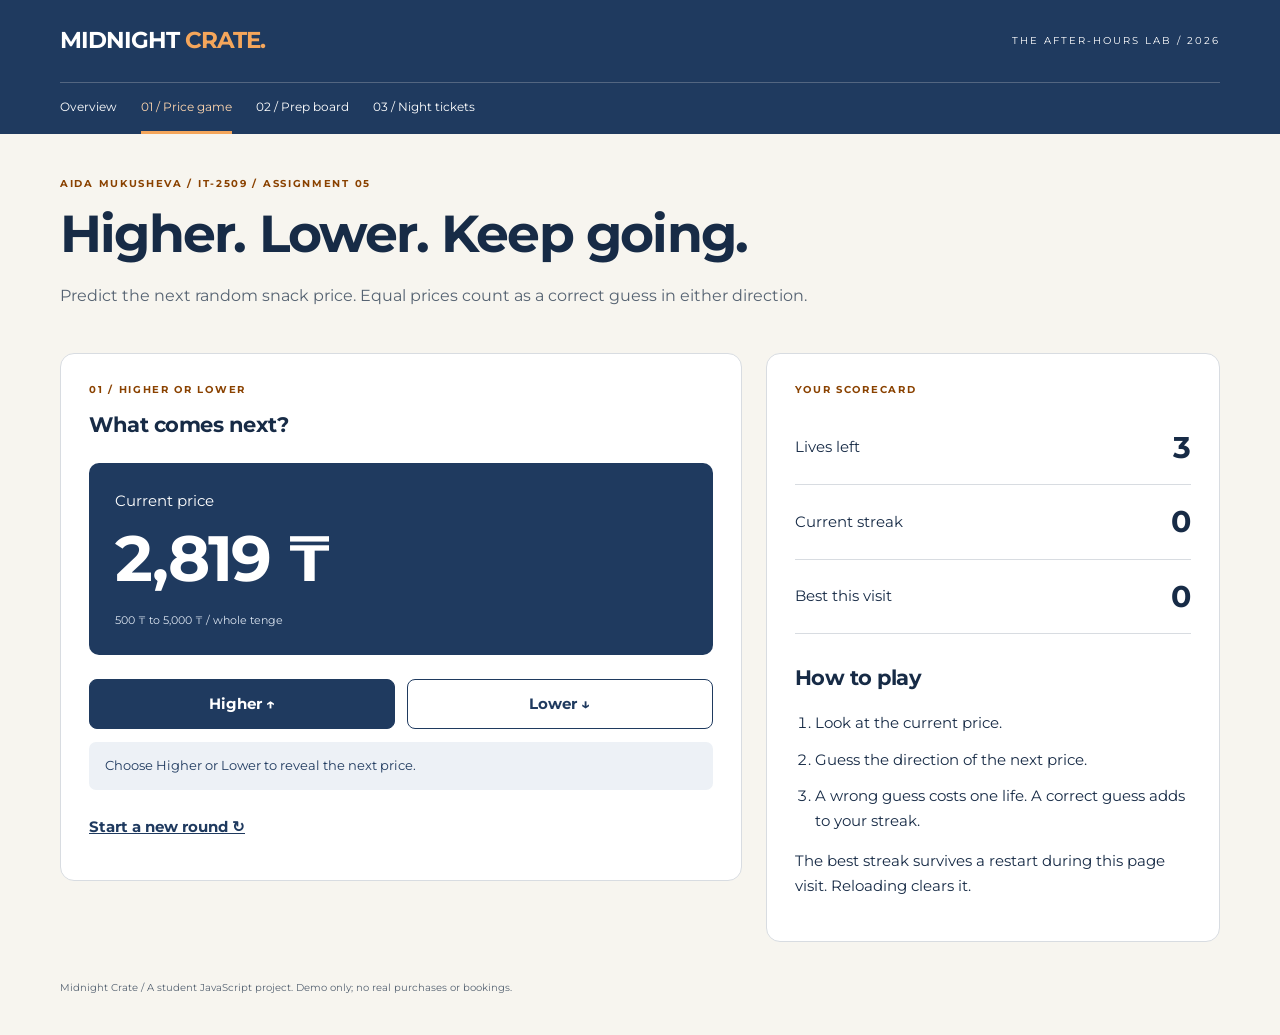
==== task1.html @ 3549bd49 "Build Assignment 5 JavaScript tasks and responsive interface" ====
<!DOCTYPE html>
<html lang="en"><head><meta charset="UTF-8"><meta name="viewport" content="width=device-width, initial-scale=1"><meta name="description" content="Midnight Crate: JavaScript practice by Aida Mukusheva."><title>Higher. Lower. Keep going. | Midnight Crate</title><link rel="stylesheet" href="css/style.css"><script src="js/task1.js" defer></script></head>
<body><a class="skip" href="#main">Skip to content</a><header><div class="wrap top"><a class="brand" href="index.html">MIDNIGHT <span>CRATE.</span></a><span class="edition">THE AFTER-HOURS LAB / 2026</span></div><nav class="wrap" aria-label="Main navigation"><a href="index.html">Overview</a><a href="task1.html" aria-current="page">01 / Price game</a><a href="task2.html">02 / Prep board</a><a href="task3.html">03 / Night tickets</a></nav></header>
<main id="main" class="wrap"><div class="page-head"><p class="eyebrow">AIDA MUKUSHEVA / IT-2509 / ASSIGNMENT 05</p><h1>Higher. Lower. Keep going.</h1><p class="intro">Predict the next random snack price. Equal prices count as a correct guess in either direction.</p></div><div class="game-layout"><section class="panel game-panel" aria-labelledby="game-title"><p class="eyebrow">01 / HIGHER OR LOWER</p><h2 id="game-title">What comes next?</h2><div class="price-display"><span>Current price</span><strong id="current-price"></strong><small id="price-range"></small></div><div id="game-controls" class="actions"><button type="button" data-guess="higher">Higher ↑</button><button type="button" data-guess="lower" class="secondary">Lower ↓</button></div><p id="game-message" class="notice" role="status"></p><button id="restart" class="text-button" type="button">Start a new round ↻</button></section><aside class="panel"><p class="eyebrow">YOUR SCORECARD</p><dl class="stats"><div><dt>Lives left</dt><dd id="lives"></dd></div><div><dt>Current streak</dt><dd id="streak"></dd></div><div><dt>Best this visit</dt><dd id="best"></dd></div></dl><h2>How to play</h2><ol class="instructions"><li>Look at the current price.</li><li>Guess the direction of the next price.</li><li>A wrong guess costs one life. A correct guess adds to your streak.</li></ol><p>The best streak survives a restart during this page visit. Reloading clears it.</p></aside></div><noscript><p class="notice">Enable JavaScript to use the interactive tasks.</p></noscript></main><footer class="wrap">Midnight Crate / A student JavaScript project. Demo only; no real purchases or bookings.</footer></body></html>
---- css/style.css ----
@font-face{font-family:Mont;src:url('../fonts/montserrat-400.ttf')}@font-face{font-family:Mont;src:url('../fonts/montserrat-700.ttf');font-weight:700}
:root{--navy:#1f3a5f;--ink:#172b46;--orange:#f5a65b;--bg:#f7f5ef;--line:#d8dce1;--muted:#566372;--red:#a52430;--green:#176344}
*{box-sizing:border-box}body{margin:0;background:var(--bg);color:var(--ink);font-family:Mont,Arial,sans-serif;font-size:15px;line-height:1.65}a{color:inherit}button,input,select{font:inherit}button,a,input,select{touch-action:manipulation}button{border:1px solid var(--navy);border-radius:8px;background:var(--navy);color:#fff;padding:12px 18px;cursor:pointer;font-weight:700}button:hover{background:#315880}button:disabled{opacity:.5;cursor:not-allowed;background:#657382}.secondary{background:transparent;color:var(--navy)}.secondary:hover{background:#e6edf4}.text-button{background:transparent;border:0;color:var(--navy);text-decoration:underline;padding-left:0}.text-button:hover{background:transparent;color:#9a4800}:focus-visible{outline:3px solid #ac5100;outline-offset:4px}header{background:var(--navy);color:white}.wrap{width:min(1160px,calc(100% - 40px));margin-inline:auto}.top{display:flex;justify-content:space-between;align-items:center;padding-block:22px}.brand{font-weight:700;font-size:23px;text-decoration:none;letter-spacing:-1px}.brand span{color:var(--orange)}.edition{font-size:10px;letter-spacing:2px}nav{display:flex;gap:24px;flex-wrap:wrap;border-top:1px solid #536681}nav a{padding:14px 0;text-decoration:none;font-size:12px;border-bottom:3px solid transparent}nav a:hover,nav a[aria-current]{border-color:var(--orange);color:#ffd6ae}.page-head{padding:42px 0 28px}.eyebrow{font-size:10px;letter-spacing:1.7px;font-weight:700;color:#8a4200;margin:0 0 12px}h1{font-size:clamp(30px,4.1vw,54px);letter-spacing:-1.8px;line-height:1.12;margin:12px 0 20px;max-width:950px}h2{font-size:21px;line-height:1.35;margin:10px 0 18px;letter-spacing:-.5px}h3{line-height:1.4;font-size:16px}.intro{max-width:750px;color:var(--muted);font-size:16px}.panel,.feature{background:white;border:1px solid var(--line);border-radius:14px;padding:28px;min-width:0}.overview-grid{display:grid;grid-template-columns:repeat(3,minmax(0,1fr));gap:20px}.feature{text-decoration:none;display:flex;flex-direction:column}.feature:hover{border-color:var(--navy);background:#fffdf7}.feature-mark{font-size:58px;color:var(--navy);margin:18px 0 30px;line-height:1}.feature p{color:var(--muted)}.text-link{font-weight:700;margin-top:auto;padding-top:20px;font-size:13px}.note-panel{margin-top:24px;background:#f0e7d9}.game-layout,.form-layout{display:grid;grid-template-columns:minmax(0,1.5fr) minmax(0,1fr);gap:24px;align-items:start}.price-display{background:var(--navy);color:white;border-radius:10px;padding:26px;margin:24px 0;display:flex;flex-direction:column}.price-display strong{font-size:clamp(35px,5vw,64px);line-height:1.4;letter-spacing:-2px}.price-display small{color:#dbe4f0}.actions{display:flex;flex-wrap:wrap;gap:12px;margin-top:20px}.actions button{flex:1}.notice{padding:13px 16px;border-radius:7px;background:#edf1f6;color:var(--navy);font-size:13px;min-height:46px}.win,.success{background:#edf7ef;border-color:#a2c4ae;color:var(--green)}.loss,.danger{background:#fff0f0;color:var(--red)}.stats{margin:0 0 30px}.stats div{display:flex;justify-content:space-between;align-items:center;border-bottom:1px solid var(--line);padding:12px 0}.stats dd{font-size:30px;font-weight:700;margin:0}.instructions{padding-left:20px}.instructions li{margin-bottom:12px}label{display:block;font-size:12px;font-weight:700;margin-bottom:6px}input,select{display:block;width:100%;padding:11px 12px;background:#fff;border:1px solid #a7b0bd;border-radius:6px;color:var(--ink);min-height:46px;min-width:0}small,.muted{color:var(--muted);font-size:11px;display:block;margin-top:7px}.toolbar{display:grid;grid-template-columns:2fr 1fr 1fr auto;gap:18px;align-items:end;padding:20px}.progress-row{display:flex;gap:20px;align-items:center;margin:24px 0 12px}.progress-row label{margin:0}progress{max-width:320px;width:100%;height:12px;accent-color:var(--navy)}.board{display:grid;grid-template-columns:repeat(3,minmax(0,1fr));gap:18px}.column{background:#e9edf0;border:1px solid var(--line);border-radius:12px;padding:16px;min-width:0}.column h2{display:flex;justify-content:space-between;font-size:16px;margin:0 0 18px}.card{padding:18px;margin-bottom:14px;background:#fff;border:1px solid var(--line);border-radius:9px}.card:last-child{margin-bottom:0}.card p{font-size:12px;color:var(--muted)}.card h3{margin:12px 0}.badge{display:inline-block;font-size:10px;padding:3px 8px;border-radius:4px;background:#edf1f6}.priority-1{background:#fff0e1;color:#874000}.priority-2{background:#e9effa;color:#24466d}.priority-3{background:#e7f3ec;color:#1c5e43}.card .actions{gap:8px}.card button{font-size:10px;padding:9px 10px}.empty{text-align:center;padding:24px;color:var(--muted)}.form-grid{display:grid;grid-template-columns:1fr 1fr;gap:20px}.full{grid-column:1/-1}.error{color:var(--red);font-size:11px;line-height:1.5;margin:6px 0 0}[aria-invalid=true]{border:2px solid var(--red);background:#fff8f8}.preview{border-top:5px solid var(--orange)}.preview dl{margin:0}.preview dl div{padding:10px 0;border-bottom:1px solid var(--line)}.preview dt{font-size:11px;color:var(--muted)}.preview dd{margin:0;font-weight:700;overflow-wrap:anywhere}.total{font-size:30px;letter-spacing:-1px;margin:22px 0 4px}.success{margin-top:20px;overflow-wrap:anywhere}.success h2{color:var(--green)}footer{padding-block:38px;font-size:10px;color:var(--muted)}[hidden]{display:none!important}.skip{position:absolute;top:-100px;left:20px;padding:12px;background:#fff;z-index:5}.skip:focus{top:8px}
@media(max-width:850px){.toolbar{grid-template-columns:1fr 1fr}.game-layout,.form-layout{grid-template-columns:1fr}.overview-grid{grid-template-columns:1fr}.board{grid-template-columns:1fr}.edition{display:none}.feature-mark{margin:10px 0}.feature{min-height:270px}}
@media(max-width:480px){.wrap{width:calc(100% - 32px)}nav{gap:12px}nav a{font-size:10px;padding-block:10px}.top{padding-block:18px}.brand{font-size:21px}.page-head{padding-top:28px}.panel{padding:20px}.form-grid,.toolbar{grid-template-columns:1fr}.progress-row{display:block}.actions button{flex-basis:100%}.card .actions button{flex-basis:auto}.page-head .intro{font-size:14px}h1{letter-spacing:-1px}.column{padding:14px}}
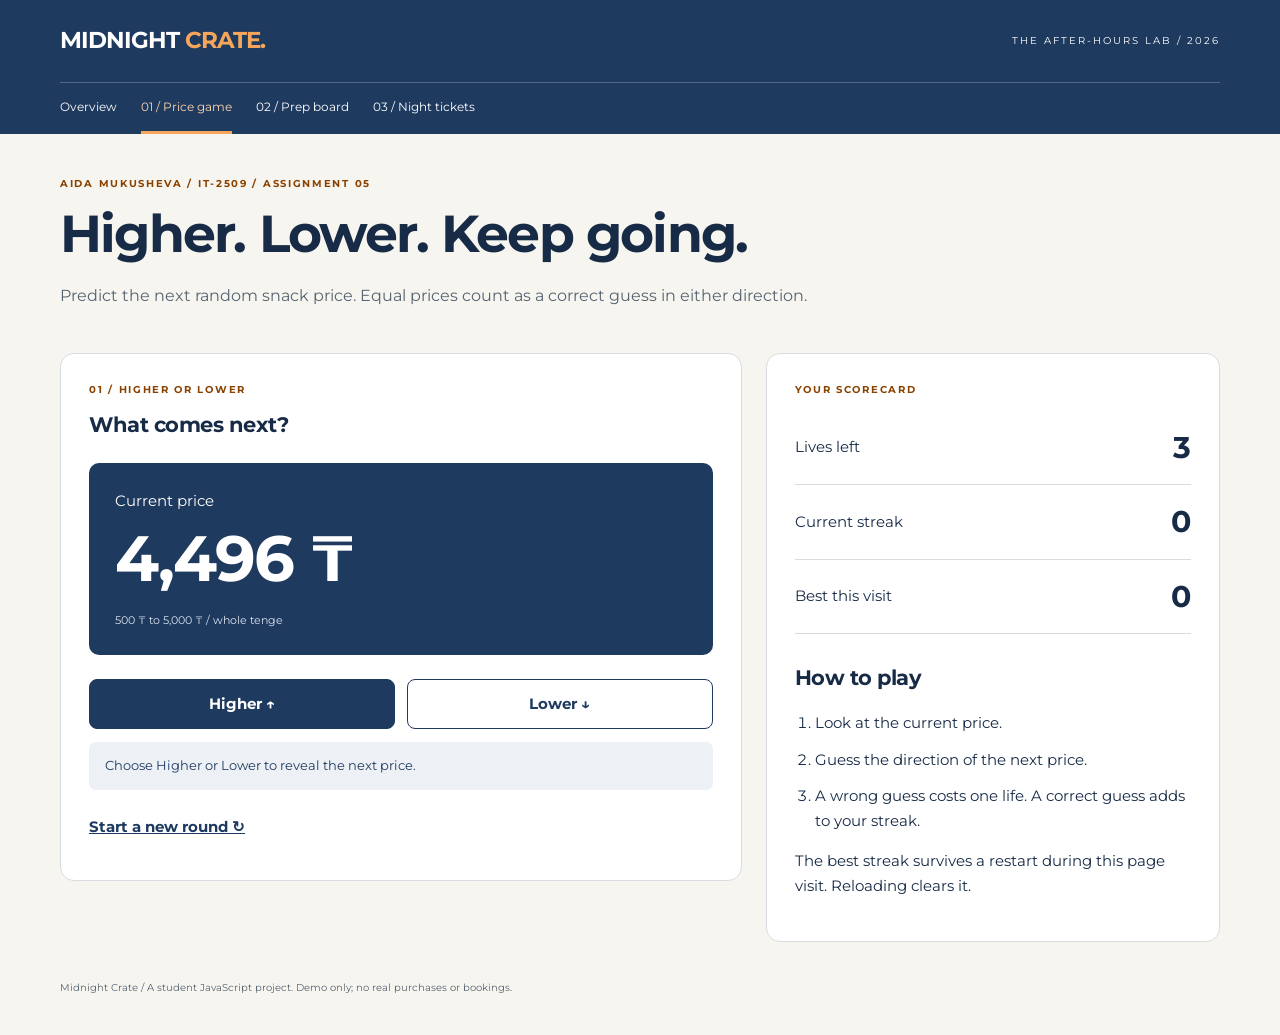
==== commit 6438d0ab: "Format HTML and CSS for readable coursework source" ====
--- a/task1.html
+++ b/task1.html
@@ -1,4 +1,144 @@
 <!DOCTYPE html>
-<html lang="en"><head><meta charset="UTF-8"><meta name="viewport" content="width=device-width, initial-scale=1"><meta name="description" content="Midnight Crate: JavaScript practice by Aida Mukusheva."><title>Higher. Lower. Keep going. | Midnight Crate</title><link rel="stylesheet" href="css/style.css"><script src="js/task1.js" defer></script></head>
-<body><a class="skip" href="#main">Skip to content</a><header><div class="wrap top"><a class="brand" href="index.html">MIDNIGHT <span>CRATE.</span></a><span class="edition">THE AFTER-HOURS LAB / 2026</span></div><nav class="wrap" aria-label="Main navigation"><a href="index.html">Overview</a><a href="task1.html" aria-current="page">01 / Price game</a><a href="task2.html">02 / Prep board</a><a href="task3.html">03 / Night tickets</a></nav></header>
-<main id="main" class="wrap"><div class="page-head"><p class="eyebrow">AIDA MUKUSHEVA / IT-2509 / ASSIGNMENT 05</p><h1>Higher. Lower. Keep going.</h1><p class="intro">Predict the next random snack price. Equal prices count as a correct guess in either direction.</p></div><div class="game-layout"><section class="panel game-panel" aria-labelledby="game-title"><p class="eyebrow">01 / HIGHER OR LOWER</p><h2 id="game-title">What comes next?</h2><div class="price-display"><span>Current price</span><strong id="current-price"></strong><small id="price-range"></small></div><div id="game-controls" class="actions"><button type="button" data-guess="higher">Higher ↑</button><button type="button" data-guess="lower" class="secondary">Lower ↓</button></div><p id="game-message" class="notice" role="status"></p><button id="restart" class="text-button" type="button">Start a new round ↻</button></section><aside class="panel"><p class="eyebrow">YOUR SCORECARD</p><dl class="stats"><div><dt>Lives left</dt><dd id="lives"></dd></div><div><dt>Current streak</dt><dd id="streak"></dd></div><div><dt>Best this visit</dt><dd id="best"></dd></div></dl><h2>How to play</h2><ol class="instructions"><li>Look at the current price.</li><li>Guess the direction of the next price.</li><li>A wrong guess costs one life. A correct guess adds to your streak.</li></ol><p>The best streak survives a restart during this page visit. Reloading clears it.</p></aside></div><noscript><p class="notice">Enable JavaScript to use the interactive tasks.</p></noscript></main><footer class="wrap">Midnight Crate / A student JavaScript project. Demo only; no real purchases or bookings.</footer></body></html>+<html lang="en">
+    <head>
+        <meta charset="UTF-8">
+        <meta name="viewport" content="width=device-width, initial-scale=1">
+        <meta name="description" content="Midnight Crate: JavaScript practice by Aida Mukusheva.">
+        <title>
+            Higher. Lower. Keep going. | Midnight Crate
+        </title>
+        <link rel="stylesheet" href="css/style.css">
+        <script src="js/task1.js" defer>
+        </script>
+    </head>
+    <body>
+        <a class="skip" href="#main">
+            Skip to content
+        </a>
+        <header>
+            <div class="wrap top">
+                <a class="brand" href="index.html">
+                    MIDNIGHT
+                    <span>
+                        CRATE.
+                    </span>
+                </a>
+                <span class="edition">
+                    THE AFTER-HOURS LAB / 2026
+                </span>
+            </div>
+            <nav class="wrap" aria-label="Main navigation">
+                <a href="index.html">
+                    Overview
+                </a>
+                <a href="task1.html" aria-current="page">
+                    01 / Price game
+                </a>
+                <a href="task2.html">
+                    02 / Prep board
+                </a>
+                <a href="task3.html">
+                    03 / Night tickets
+                </a>
+            </nav>
+        </header>
+        <main id="main" class="wrap">
+            <div class="page-head">
+                <p class="eyebrow">
+                    AIDA MUKUSHEVA / IT-2509 / ASSIGNMENT 05
+                </p>
+                <h1>
+                    Higher. Lower. Keep going.
+                </h1>
+                <p class="intro">
+                    Predict the next random snack price. Equal prices count as a correct guess in either direction.
+                </p>
+            </div>
+            <div class="game-layout">
+                <section class="panel game-panel" aria-labelledby="game-title">
+                    <p class="eyebrow">
+                        01 / HIGHER OR LOWER
+                    </p>
+                    <h2 id="game-title">
+                        What comes next?
+                    </h2>
+                    <div class="price-display">
+                        <span>
+                            Current price
+                        </span>
+                        <strong id="current-price">
+                        </strong>
+                        <small id="price-range">
+                        </small>
+                    </div>
+                    <div id="game-controls" class="actions">
+                        <button type="button" data-guess="higher">
+                            Higher ↑
+                        </button>
+                        <button type="button" data-guess="lower" class="secondary">
+                            Lower ↓
+                        </button>
+                    </div>
+                    <p id="game-message" class="notice" role="status">
+                    </p>
+                    <button id="restart" class="text-button" type="button">
+                        Start a new round ↻
+                    </button>
+                </section>
+                <aside class="panel">
+                    <p class="eyebrow">
+                        YOUR SCORECARD
+                    </p>
+                    <dl class="stats">
+                        <div>
+                            <dt>
+                                Lives left
+                            </dt>
+                            <dd id="lives">
+                            </dd>
+                        </div>
+                        <div>
+                            <dt>
+                                Current streak
+                            </dt>
+                            <dd id="streak">
+                            </dd>
+                        </div>
+                        <div>
+                            <dt>
+                                Best this visit
+                            </dt>
+                            <dd id="best">
+                            </dd>
+                        </div>
+                    </dl>
+                    <h2>
+                        How to play
+                    </h2>
+                    <ol class="instructions">
+                        <li>
+                            Look at the current price.
+                        </li>
+                        <li>
+                            Guess the direction of the next price.
+                        </li>
+                        <li>
+                            A wrong guess costs one life. A correct guess adds to your streak.
+                        </li>
+                    </ol>
+                    <p>
+                        The best streak survives a restart during this page visit. Reloading clears it.
+                    </p>
+                </aside>
+            </div>
+            <noscript>
+                <p class="notice">
+                    Enable JavaScript to use the interactive tasks.
+                </p>
+            </noscript>
+        </main>
+        <footer class="wrap">
+            Midnight Crate / A student JavaScript project. Demo only; no real purchases or bookings.
+        </footer>
+    </body>
+</html>
--- a/css/style.css
+++ b/css/style.css
@@ -1,5 +1,602 @@
-@font-face{font-family:Mont;src:url('../fonts/montserrat-400.ttf')}@font-face{font-family:Mont;src:url('../fonts/montserrat-700.ttf');font-weight:700}
-:root{--navy:#1f3a5f;--ink:#172b46;--orange:#f5a65b;--bg:#f7f5ef;--line:#d8dce1;--muted:#566372;--red:#a52430;--green:#176344}
-*{box-sizing:border-box}body{margin:0;background:var(--bg);color:var(--ink);font-family:Mont,Arial,sans-serif;font-size:15px;line-height:1.65}a{color:inherit}button,input,select{font:inherit}button,a,input,select{touch-action:manipulation}button{border:1px solid var(--navy);border-radius:8px;background:var(--navy);color:#fff;padding:12px 18px;cursor:pointer;font-weight:700}button:hover{background:#315880}button:disabled{opacity:.5;cursor:not-allowed;background:#657382}.secondary{background:transparent;color:var(--navy)}.secondary:hover{background:#e6edf4}.text-button{background:transparent;border:0;color:var(--navy);text-decoration:underline;padding-left:0}.text-button:hover{background:transparent;color:#9a4800}:focus-visible{outline:3px solid #ac5100;outline-offset:4px}header{background:var(--navy);color:white}.wrap{width:min(1160px,calc(100% - 40px));margin-inline:auto}.top{display:flex;justify-content:space-between;align-items:center;padding-block:22px}.brand{font-weight:700;font-size:23px;text-decoration:none;letter-spacing:-1px}.brand span{color:var(--orange)}.edition{font-size:10px;letter-spacing:2px}nav{display:flex;gap:24px;flex-wrap:wrap;border-top:1px solid #536681}nav a{padding:14px 0;text-decoration:none;font-size:12px;border-bottom:3px solid transparent}nav a:hover,nav a[aria-current]{border-color:var(--orange);color:#ffd6ae}.page-head{padding:42px 0 28px}.eyebrow{font-size:10px;letter-spacing:1.7px;font-weight:700;color:#8a4200;margin:0 0 12px}h1{font-size:clamp(30px,4.1vw,54px);letter-spacing:-1.8px;line-height:1.12;margin:12px 0 20px;max-width:950px}h2{font-size:21px;line-height:1.35;margin:10px 0 18px;letter-spacing:-.5px}h3{line-height:1.4;font-size:16px}.intro{max-width:750px;color:var(--muted);font-size:16px}.panel,.feature{background:white;border:1px solid var(--line);border-radius:14px;padding:28px;min-width:0}.overview-grid{display:grid;grid-template-columns:repeat(3,minmax(0,1fr));gap:20px}.feature{text-decoration:none;display:flex;flex-direction:column}.feature:hover{border-color:var(--navy);background:#fffdf7}.feature-mark{font-size:58px;color:var(--navy);margin:18px 0 30px;line-height:1}.feature p{color:var(--muted)}.text-link{font-weight:700;margin-top:auto;padding-top:20px;font-size:13px}.note-panel{margin-top:24px;background:#f0e7d9}.game-layout,.form-layout{display:grid;grid-template-columns:minmax(0,1.5fr) minmax(0,1fr);gap:24px;align-items:start}.price-display{background:var(--navy);color:white;border-radius:10px;padding:26px;margin:24px 0;display:flex;flex-direction:column}.price-display strong{font-size:clamp(35px,5vw,64px);line-height:1.4;letter-spacing:-2px}.price-display small{color:#dbe4f0}.actions{display:flex;flex-wrap:wrap;gap:12px;margin-top:20px}.actions button{flex:1}.notice{padding:13px 16px;border-radius:7px;background:#edf1f6;color:var(--navy);font-size:13px;min-height:46px}.win,.success{background:#edf7ef;border-color:#a2c4ae;color:var(--green)}.loss,.danger{background:#fff0f0;color:var(--red)}.stats{margin:0 0 30px}.stats div{display:flex;justify-content:space-between;align-items:center;border-bottom:1px solid var(--line);padding:12px 0}.stats dd{font-size:30px;font-weight:700;margin:0}.instructions{padding-left:20px}.instructions li{margin-bottom:12px}label{display:block;font-size:12px;font-weight:700;margin-bottom:6px}input,select{display:block;width:100%;padding:11px 12px;background:#fff;border:1px solid #a7b0bd;border-radius:6px;color:var(--ink);min-height:46px;min-width:0}small,.muted{color:var(--muted);font-size:11px;display:block;margin-top:7px}.toolbar{display:grid;grid-template-columns:2fr 1fr 1fr auto;gap:18px;align-items:end;padding:20px}.progress-row{display:flex;gap:20px;align-items:center;margin:24px 0 12px}.progress-row label{margin:0}progress{max-width:320px;width:100%;height:12px;accent-color:var(--navy)}.board{display:grid;grid-template-columns:repeat(3,minmax(0,1fr));gap:18px}.column{background:#e9edf0;border:1px solid var(--line);border-radius:12px;padding:16px;min-width:0}.column h2{display:flex;justify-content:space-between;font-size:16px;margin:0 0 18px}.card{padding:18px;margin-bottom:14px;background:#fff;border:1px solid var(--line);border-radius:9px}.card:last-child{margin-bottom:0}.card p{font-size:12px;color:var(--muted)}.card h3{margin:12px 0}.badge{display:inline-block;font-size:10px;padding:3px 8px;border-radius:4px;background:#edf1f6}.priority-1{background:#fff0e1;color:#874000}.priority-2{background:#e9effa;color:#24466d}.priority-3{background:#e7f3ec;color:#1c5e43}.card .actions{gap:8px}.card button{font-size:10px;padding:9px 10px}.empty{text-align:center;padding:24px;color:var(--muted)}.form-grid{display:grid;grid-template-columns:1fr 1fr;gap:20px}.full{grid-column:1/-1}.error{color:var(--red);font-size:11px;line-height:1.5;margin:6px 0 0}[aria-invalid=true]{border:2px solid var(--red);background:#fff8f8}.preview{border-top:5px solid var(--orange)}.preview dl{margin:0}.preview dl div{padding:10px 0;border-bottom:1px solid var(--line)}.preview dt{font-size:11px;color:var(--muted)}.preview dd{margin:0;font-weight:700;overflow-wrap:anywhere}.total{font-size:30px;letter-spacing:-1px;margin:22px 0 4px}.success{margin-top:20px;overflow-wrap:anywhere}.success h2{color:var(--green)}footer{padding-block:38px;font-size:10px;color:var(--muted)}[hidden]{display:none!important}.skip{position:absolute;top:-100px;left:20px;padding:12px;background:#fff;z-index:5}.skip:focus{top:8px}
-@media(max-width:850px){.toolbar{grid-template-columns:1fr 1fr}.game-layout,.form-layout{grid-template-columns:1fr}.overview-grid{grid-template-columns:1fr}.board{grid-template-columns:1fr}.edition{display:none}.feature-mark{margin:10px 0}.feature{min-height:270px}}
-@media(max-width:480px){.wrap{width:calc(100% - 32px)}nav{gap:12px}nav a{font-size:10px;padding-block:10px}.top{padding-block:18px}.brand{font-size:21px}.page-head{padding-top:28px}.panel{padding:20px}.form-grid,.toolbar{grid-template-columns:1fr}.progress-row{display:block}.actions button{flex-basis:100%}.card .actions button{flex-basis:auto}.page-head .intro{font-size:14px}h1{letter-spacing:-1px}.column{padding:14px}}
+@font-face {
+    font-family:Mont;
+    src:url('../fonts/montserrat-400.ttf');
+}
+
+@font-face {
+    font-family:Mont;
+    src:url('../fonts/montserrat-700.ttf');
+    font-weight:700;
+}
+
+:root {
+    --navy:#1f3a5f;
+    --ink:#172b46;
+    --orange:#f5a65b;
+    --bg:#f7f5ef;
+    --line:#d8dce1;
+    --muted:#566372;
+    --red:#a52430;
+    --green:#176344;
+}
+
+* {
+    box-sizing:border-box;
+}
+
+body {
+    margin:0;
+    background:var(--bg);
+    color:var(--ink);
+    font-family:Mont,Arial,sans-serif;
+    font-size:15px;
+    line-height:1.65;
+}
+
+a {
+    color:inherit;
+}
+
+button,input,select {
+    font:inherit;
+}
+
+button,a,input,select {
+    touch-action:manipulation;
+}
+
+button {
+    border:1px solid var(--navy);
+    border-radius:8px;
+    background:var(--navy);
+    color:#fff;
+    padding:12px 18px;
+    cursor:pointer;
+    font-weight:700;
+}
+
+button:hover {
+    background:#315880;
+}
+
+button:disabled {
+    opacity:.5;
+    cursor:not-allowed;
+    background:#657382;
+}
+
+.secondary {
+    background:transparent;
+    color:var(--navy);
+}
+
+.secondary:hover {
+    background:#e6edf4;
+}
+
+.text-button {
+    background:transparent;
+    border:0;
+    color:var(--navy);
+    text-decoration:underline;
+    padding-left:0;
+}
+
+.text-button:hover {
+    background:transparent;
+    color:#9a4800;
+}
+
+:focus-visible {
+    outline:3px solid #ac5100;
+    outline-offset:4px;
+}
+
+header {
+    background:var(--navy);
+    color:white;
+}
+
+.wrap {
+    width:min(1160px,calc(100% - 40px));
+    margin-inline:auto;
+}
+
+.top {
+    display:flex;
+    justify-content:space-between;
+    align-items:center;
+    padding-block:22px;
+}
+
+.brand {
+    font-weight:700;
+    font-size:23px;
+    text-decoration:none;
+    letter-spacing:-1px;
+}
+
+.brand span {
+    color:var(--orange);
+}
+
+.edition {
+    font-size:10px;
+    letter-spacing:2px;
+}
+
+nav {
+    display:flex;
+    gap:24px;
+    flex-wrap:wrap;
+    border-top:1px solid #536681;
+}
+
+nav a {
+    padding:14px 0;
+    text-decoration:none;
+    font-size:12px;
+    border-bottom:3px solid transparent;
+}
+
+nav a:hover,nav a[aria-current] {
+    border-color:var(--orange);
+    color:#ffd6ae;
+}
+
+.page-head {
+    padding:42px 0 28px;
+}
+
+.eyebrow {
+    font-size:10px;
+    letter-spacing:1.7px;
+    font-weight:700;
+    color:#8a4200;
+    margin:0 0 12px;
+}
+
+h1 {
+    font-size:clamp(30px,4.1vw,54px);
+    letter-spacing:-1.8px;
+    line-height:1.12;
+    margin:12px 0 20px;
+    max-width:950px;
+}
+
+h2 {
+    font-size:21px;
+    line-height:1.35;
+    margin:10px 0 18px;
+    letter-spacing:-.5px;
+}
+
+h3 {
+    line-height:1.4;
+    font-size:16px;
+}
+
+.intro {
+    max-width:750px;
+    color:var(--muted);
+    font-size:16px;
+}
+
+.panel,.feature {
+    background:white;
+    border:1px solid var(--line);
+    border-radius:14px;
+    padding:28px;
+    min-width:0;
+}
+
+.overview-grid {
+    display:grid;
+    grid-template-columns:repeat(3,minmax(0,1fr));
+    gap:20px;
+}
+
+.feature {
+    text-decoration:none;
+    display:flex;
+    flex-direction:column;
+}
+
+.feature:hover {
+    border-color:var(--navy);
+    background:#fffdf7;
+}
+
+.feature-mark {
+    font-size:58px;
+    color:var(--navy);
+    margin:18px 0 30px;
+    line-height:1;
+}
+
+.feature p {
+    color:var(--muted);
+}
+
+.text-link {
+    font-weight:700;
+    margin-top:auto;
+    padding-top:20px;
+    font-size:13px;
+}
+
+.note-panel {
+    margin-top:24px;
+    background:#f0e7d9;
+}
+
+.game-layout,.form-layout {
+    display:grid;
+    grid-template-columns:minmax(0,1.5fr) minmax(0,1fr);
+    gap:24px;
+    align-items:start;
+}
+
+.price-display {
+    background:var(--navy);
+    color:white;
+    border-radius:10px;
+    padding:26px;
+    margin:24px 0;
+    display:flex;
+    flex-direction:column;
+}
+
+.price-display strong {
+    font-size:clamp(35px,5vw,64px);
+    line-height:1.4;
+    letter-spacing:-2px;
+}
+
+.price-display small {
+    color:#dbe4f0;
+}
+
+.actions {
+    display:flex;
+    flex-wrap:wrap;
+    gap:12px;
+    margin-top:20px;
+}
+
+.actions button {
+    flex:1;
+}
+
+.notice {
+    padding:13px 16px;
+    border-radius:7px;
+    background:#edf1f6;
+    color:var(--navy);
+    font-size:13px;
+    min-height:46px;
+}
+
+.win,.success {
+    background:#edf7ef;
+    border-color:#a2c4ae;
+    color:var(--green);
+}
+
+.loss,.danger {
+    background:#fff0f0;
+    color:var(--red);
+}
+
+.stats {
+    margin:0 0 30px;
+}
+
+.stats div {
+    display:flex;
+    justify-content:space-between;
+    align-items:center;
+    border-bottom:1px solid var(--line);
+    padding:12px 0;
+}
+
+.stats dd {
+    font-size:30px;
+    font-weight:700;
+    margin:0;
+}
+
+.instructions {
+    padding-left:20px;
+}
+
+.instructions li {
+    margin-bottom:12px;
+}
+
+label {
+    display:block;
+    font-size:12px;
+    font-weight:700;
+    margin-bottom:6px;
+}
+
+input,select {
+    display:block;
+    width:100%;
+    padding:11px 12px;
+    background:#fff;
+    border:1px solid #a7b0bd;
+    border-radius:6px;
+    color:var(--ink);
+    min-height:46px;
+    min-width:0;
+}
+
+small,.muted {
+    color:var(--muted);
+    font-size:11px;
+    display:block;
+    margin-top:7px;
+}
+
+.toolbar {
+    display:grid;
+    grid-template-columns:2fr 1fr 1fr auto;
+    gap:18px;
+    align-items:end;
+    padding:20px;
+}
+
+.progress-row {
+    display:flex;
+    gap:20px;
+    align-items:center;
+    margin:24px 0 12px;
+}
+
+.progress-row label {
+    margin:0;
+}
+
+progress {
+    max-width:320px;
+    width:100%;
+    height:12px;
+    accent-color:var(--navy);
+}
+
+.board {
+    display:grid;
+    grid-template-columns:repeat(3,minmax(0,1fr));
+    gap:18px;
+}
+
+.column {
+    background:#e9edf0;
+    border:1px solid var(--line);
+    border-radius:12px;
+    padding:16px;
+    min-width:0;
+}
+
+.column h2 {
+    display:flex;
+    justify-content:space-between;
+    font-size:16px;
+    margin:0 0 18px;
+}
+
+.card {
+    padding:18px;
+    margin-bottom:14px;
+    background:#fff;
+    border:1px solid var(--line);
+    border-radius:9px;
+}
+
+.card:last-child {
+    margin-bottom:0;
+}
+
+.card p {
+    font-size:12px;
+    color:var(--muted);
+}
+
+.card h3 {
+    margin:12px 0;
+}
+
+.badge {
+    display:inline-block;
+    font-size:10px;
+    padding:3px 8px;
+    border-radius:4px;
+    background:#edf1f6;
+}
+
+.priority-1 {
+    background:#fff0e1;
+    color:#874000;
+}
+
+.priority-2 {
+    background:#e9effa;
+    color:#24466d;
+}
+
+.priority-3 {
+    background:#e7f3ec;
+    color:#1c5e43;
+}
+
+.card .actions {
+    gap:8px;
+}
+
+.card button {
+    font-size:10px;
+    padding:9px 10px;
+}
+
+.empty {
+    text-align:center;
+    padding:24px;
+    color:var(--muted);
+}
+
+.form-grid {
+    display:grid;
+    grid-template-columns:1fr 1fr;
+    gap:20px;
+}
+
+.full {
+    grid-column:1/-1;
+}
+
+.error {
+    color:var(--red);
+    font-size:11px;
+    line-height:1.5;
+    margin:6px 0 0;
+}
+
+[aria-invalid=true] {
+    border:2px solid var(--red);
+    background:#fff8f8;
+}
+
+.preview {
+    border-top:5px solid var(--orange);
+}
+
+.preview dl {
+    margin:0;
+}
+
+.preview dl div {
+    padding:10px 0;
+    border-bottom:1px solid var(--line);
+}
+
+.preview dt {
+    font-size:11px;
+    color:var(--muted);
+}
+
+.preview dd {
+    margin:0;
+    font-weight:700;
+    overflow-wrap:anywhere;
+}
+
+.total {
+    font-size:30px;
+    letter-spacing:-1px;
+    margin:22px 0 4px;
+}
+
+.success {
+    margin-top:20px;
+    overflow-wrap:anywhere;
+}
+
+.success h2 {
+    color:var(--green);
+}
+
+footer {
+    padding-block:38px;
+    font-size:10px;
+    color:var(--muted);
+}
+
+[hidden] {
+    display:none!important;
+}
+
+.skip {
+    position:absolute;
+    top:-100px;
+    left:20px;
+    padding:12px;
+    background:#fff;
+    z-index:5;
+}
+
+.skip:focus {
+    top:8px;
+}
+
+@media(max-width:850px) {
+    .toolbar {
+        grid-template-columns:1fr 1fr;
+    }
+    .game-layout,.form-layout {
+        grid-template-columns:1fr;
+    }
+    .overview-grid {
+        grid-template-columns:1fr;
+    }
+    .board {
+        grid-template-columns:1fr;
+    }
+    .edition {
+        display:none;
+    }
+    .feature-mark {
+        margin:10px 0;
+    }
+    .feature {
+        min-height:270px;
+    }
+}
+
+@media(max-width:480px) {
+    .wrap {
+        width:calc(100% - 32px);
+    }
+    nav {
+        gap:12px;
+    }
+    nav a {
+        font-size:10px;
+        padding-block:10px;
+    }
+    .top {
+        padding-block:18px;
+    }
+    .brand {
+        font-size:21px;
+    }
+    .page-head {
+        padding-top:28px;
+    }
+    .panel {
+        padding:20px;
+    }
+    .form-grid,.toolbar {
+        grid-template-columns:1fr;
+    }
+    .progress-row {
+        display:block;
+    }
+    .actions button {
+        flex-basis:100%;
+    }
+    .card .actions button {
+        flex-basis:auto;
+    }
+    .page-head .intro {
+        font-size:14px;
+    }
+    h1 {
+        letter-spacing:-1px;
+    }
+    .column {
+        padding:14px;
+    }
+}
+
